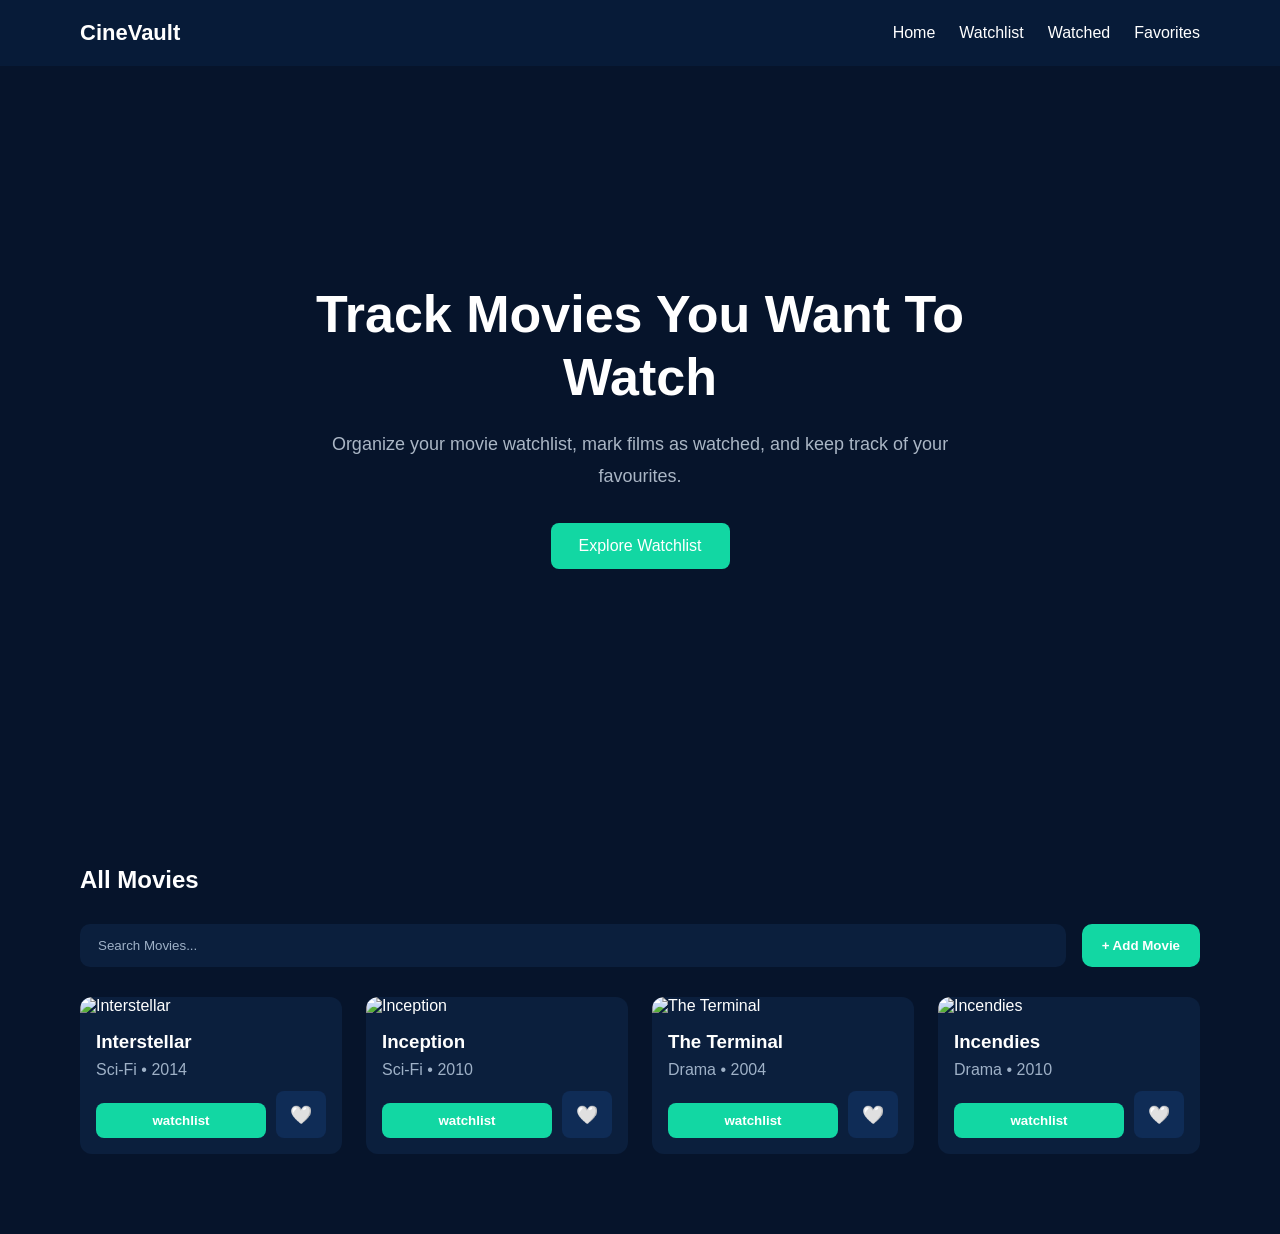
==== index.html @ 79bf52be "Initial CineVault project" ====
<!DOCTYPE html>
<html lang="en">
<head>
    <meta charset="UTF-8">
    <meta name="viewport" content="width=device-width, initial-scale=1.0">
    <title>CineVault</title>

    <link rel="stylesheet" href="css/style.css">
</head>
<body>

    <!-- Navbar -->
    <nav class="navbar">

        <div class="logo">
            CineVault
        </div>

        <ul class="nav-links">

            <li>
                <a href="index.html" id="homeLink">
                    Home
                </a>
            </li>

            <li>
                <a href="watchlist.html" id="watchlistLink">
                    Watchlist
                </a>
            </li>

            <li>
                <a href="watched.html" id="watchedLink">
                    Watched
                </a>
            </li>

            <li>
                <a href="favourites.html" id="favoriteLink">
                    Favorites
                </a>
            </li>

        </ul>

    </nav>

    <!-- Hero Section -->
    <section class="hero">

        <div class="hero-content">

            <h1>
                Track Movies You Want To Watch
            </h1>

            <p>
                Organize your movie watchlist,
                mark films as watched,
                and keep track of your favourites.
            </p>

            <button class="hero-btn">
                Explore Watchlist
            </button>

        </div>

    </section>

    <!-- Movies Section -->
    <section class="movies">

        <h2>All Movies</h2>

        <!-- Toolbar -->
        <div class="movie-toolbar">

            <input
                type="text"
                id="searchInput"
                class="search-input"
                placeholder="Search Movies..."
            >

            <button
                id="openModal"
                class="add-btn"
            >
                + Add Movie
            </button>

        </div>

        <!-- Movie Grid -->
        <div class="movie-grid"></div>

    </section>

    <!-- Modal -->
    <div id="movieModal" class="modal">

        <div class="modal-content">

            <div class="modal-header">

                <h2>Add Movie</h2>

                <button
                    id="closeModal"
                    class="close-btn"
                >
                    ×
                </button>

            </div>

            <input
                type="text"
                class="modal-search"
                placeholder="Search movie..."
            >

            <div class="search-results">

                <div class="result-item">
                    Interstellar
                </div>

                <div class="result-item">
                    Inception
                </div>

                <div class="result-item">
                    Oppenheimer
                </div>

                <div class="result-item">
                    The Dark Knight
                </div>

            </div>

        </div>

    </div>

    <script src="js/app.js"></script>

</body>
</html>
---- css/style.css ----
*{
    margin:0;
    padding:0;
    box-sizing:border-box;
}

body{
    font-family:Arial, Helvetica, sans-serif;
    background:#06142B;
    color:white;
}

/* =======================
   NAVBAR
======================= */

.navbar{
    display:flex;
    justify-content:space-between;
    align-items:center;

    padding:20px 80px;

    background:#071B38;
}

.logo{
    font-size:22px;
    font-weight:700;
}

.nav-links{
    display:flex;
    gap:24px;
    list-style:none;
}

.nav-links a{
    color:white;
    text-decoration:none;
    transition:.3s;
}

.nav-links a:hover{
    color:#12d7a3;
}

/* =======================
   HERO
======================= */

.hero{
    height:80vh;

    display:flex;
    justify-content:center;
    align-items:center;

    text-align:center;

    padding:0 20px;
}

.hero-content{
    max-width:700px;
}

.hero h1{
    font-size:52px;
    line-height:1.2;

    margin-bottom:20px;
}

.hero p{
    color:#aab6c5;

    font-size:18px;

    line-height:1.8;

    margin-bottom:30px;
}

.hero-btn{
    background:#12d7a3;

    color:white;

    border:none;

    padding:14px 28px;

    border-radius:8px;

    cursor:pointer;

    font-size:16px;

    transition:.3s;
}

.hero-btn:hover{
    transform:translateY(-3px);
}

/* =======================
   MOVIES SECTION
======================= */

.movies{
    padding:80px;
}

.movies h2{
    margin-bottom:30px;
}

/* =======================
   TOOLBAR
======================= */

.movie-toolbar{
    display:flex;
    justify-content:space-between;
    align-items:center;

    gap:16px;

    flex-wrap:wrap;

    margin-bottom:30px;
}

.search-input{
    flex:1;

    min-width:250px;

    background:#0B1F3D;

    color:white;

    border:none;

    outline:none;

    padding:14px 18px;

    border-radius:10px;
}

.search-input::placeholder{
    color:#9fb1c7;
}

.filters{
    display:flex;
    gap:12px;
}

.filters select{
    background:#0B1F3D;

    color:white;

    border:none;

    padding:14px;

    border-radius:10px;

    cursor:pointer;
}

.add-btn{
    background:#12d7a3;

    color:white;

    border:none;

    padding:14px 20px;

    border-radius:10px;

    cursor:pointer;

    font-weight:600;

    transition:.3s;
}

.add-btn:hover{
    transform:translateY(-3px);
}

/* =======================
   MOVIE GRID
======================= */

.movie-grid{
    display:grid;

    grid-template-columns:
    repeat(auto-fit,minmax(220px,1fr));

    gap:24px;
}

.movie-card{
    background:#0B1F3D;

    border-radius:12px;

    overflow:hidden;

    cursor:pointer;

    transition:.3s;
}

.movie-card:hover{
    transform:translateY(-6px);
}

.movie-card img{
    width:100%;

    height:320px;

    object-fit:cover;
}

.movie-info{
    padding:16px;
}

.movie-info h3{
    margin-bottom:8px;
}

.movie-info p{
    color:#9fb1c7;
}

/* =======================
   MODAL
======================= */

.modal{
    display:none;

    position:fixed;

    top:0;
    left:0;

    width:100%;
    height:100%;

    background:rgba(0,0,0,.75);

    justify-content:center;
    align-items:center;

    z-index:1000;
}

.modal.active{
    display:flex;
}

.modal-content{
    width:500px;

    max-width:90%;

    background:#0B1F3D;

    border-radius:14px;

    padding:24px;
}

.modal-header{
    display:flex;
    justify-content:space-between;
    align-items:center;

    margin-bottom:20px;
}

.close-btn{
    background:none;

    border:none;

    color:white;

    font-size:28px;

    cursor:pointer;
}

.modal-search{
    width:100%;

    background:#06142B;

    color:white;

    border:none;

    outline:none;

    padding:14px;

    border-radius:10px;

    margin-bottom:20px;
}

.modal-search::placeholder{
    color:#9fb1c7;
}

.search-results{
    display:flex;
    flex-direction:column;

    gap:10px;
}

.result-item{
    background:#06142B;

    padding:14px;

    border-radius:10px;

    cursor:pointer;

    transition:.3s;
}

.result-item:hover{
    background:#0f2c56;
}

/* =======================
   RESPONSIVE
======================= */

@media(max-width:768px){

    .navbar{
        flex-direction:column;

        gap:16px;

        padding:20px;
    }

    .hero h1{
        font-size:36px;
    }

    .movies{
        padding:40px 20px;
    }

    .movie-toolbar{
        flex-direction:column;
        align-items:stretch;
    }

    .filters{
        flex-direction:column;
    }

}

.status-btn{
    width:100%;
    margin-top:12px;

    border:none;
    border-radius:8px;

    padding:10px;

    cursor:pointer;

    background:#12d7a3;

    color:white;

    font-weight:600;

    transition:0.3s;
}

.status-btn:hover{
    opacity:0.9;
}

.movie-actions{
    display:flex;
    gap:10px;
    margin-top:12px;
}

.status-btn{
    flex:1;

    border:none;
    border-radius:8px;

    padding:10px;

    cursor:pointer;

    background:#12d7a3;
    color:white;

    font-weight:600;
}

.favorite-btn{
    width:50px;

    border:none;

    border-radius:8px;

    cursor:pointer;

    font-size:18px;

    background:#0f2c56;
}
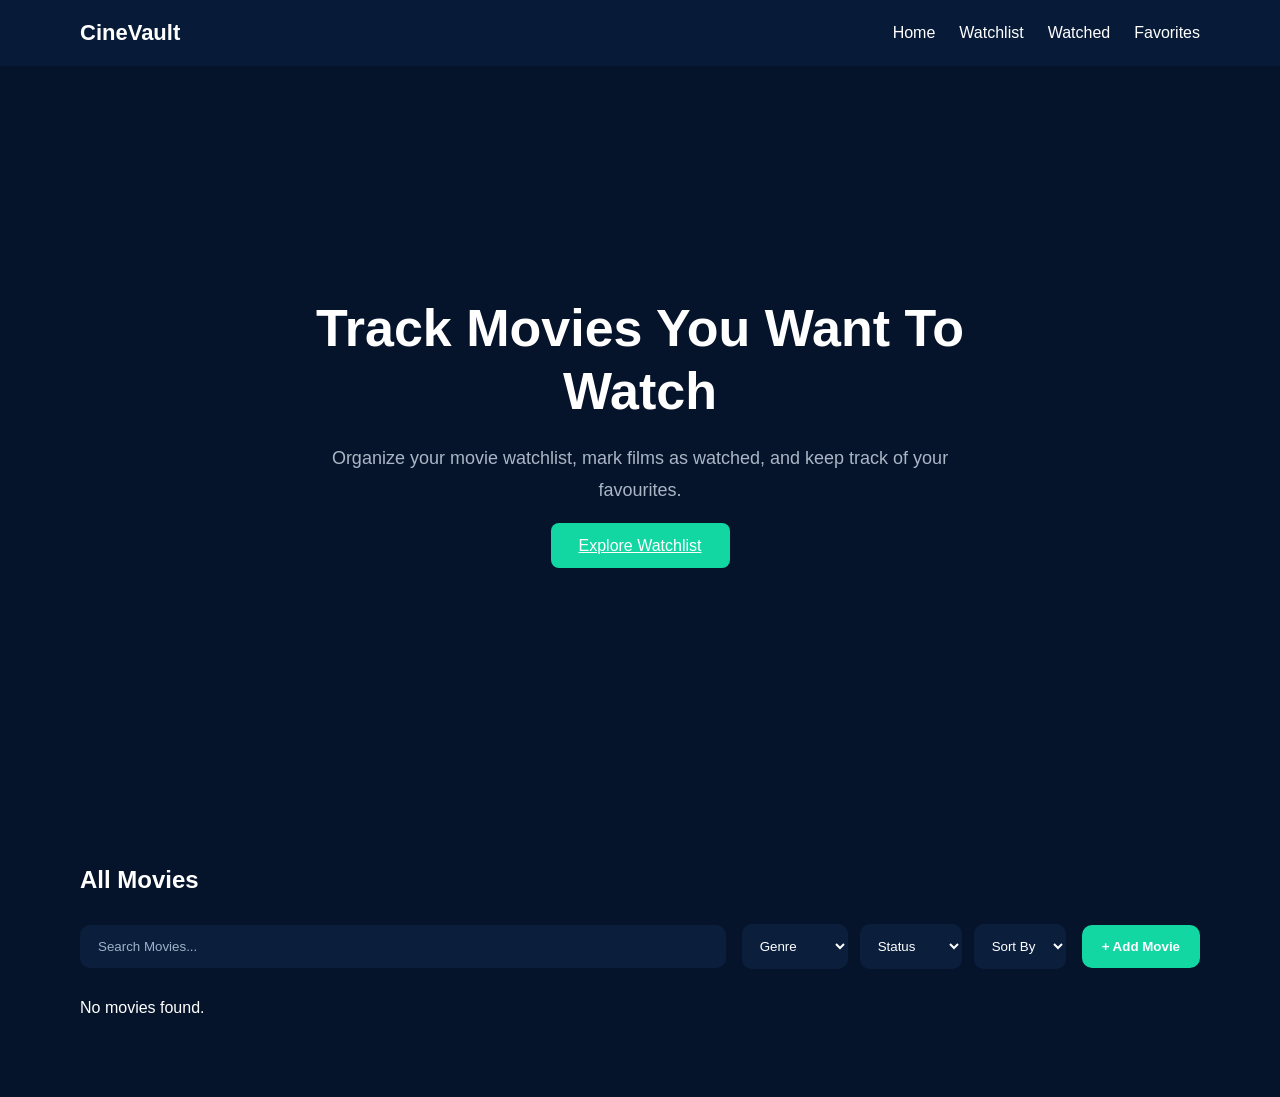
==== commit 0ca30db5: "revisian dikit aja" ====
--- a/index.html
+++ b/index.html
@@ -19,25 +19,25 @@
         <ul class="nav-links">
 
             <li>
-                <a href="index.html" id="homeLink">
+                <a href="index.html">
                     Home
                 </a>
             </li>
 
             <li>
-                <a href="watchlist.html" id="watchlistLink">
+                <a href="watchlist.html">
                     Watchlist
                 </a>
             </li>
 
             <li>
-                <a href="watched.html" id="watchedLink">
+                <a href="watched.html">
                     Watched
                 </a>
             </li>
 
             <li>
-                <a href="favourites.html" id="favoriteLink">
+                <a href="favourites.html">
                     Favorites
                 </a>
             </li>
@@ -61,22 +61,26 @@
                 and keep track of your favourites.
             </p>
 
-            <button class="hero-btn">
+            <a href="#movies-section" class="hero-btn">
                 Explore Watchlist
-            </button>
+            </a>
 
         </div>
 
     </section>
 
     <!-- Movies Section -->
-    <section class="movies">
+    <section
+        id="movies-section"
+        class="movies"
+    >
 
         <h2>All Movies</h2>
 
         <!-- Toolbar -->
         <div class="movie-toolbar">
 
+            <!-- Search -->
             <input
                 type="text"
                 id="searchInput"
@@ -84,6 +88,46 @@
                 placeholder="Search Movies..."
             >
 
+            <!-- Filters -->
+            <div class="filters">
+
+                <select id="genreFilter">
+
+                    <option>Genre</option>
+
+                    <option>All</option>
+                    <option>Action</option>
+                    <option>Drama</option>
+                    <option>Comedy</option>
+                    <option>Sci-Fi</option>
+                    <option>Thriller</option>
+                    <option>Romance</option>
+                    <option>Horror</option>
+
+                </select>
+
+                <select id="statusFilter">
+
+                    <option>Status</option>
+
+                    <option>All</option>
+                    <option>Watchlist</option>
+                    <option>Watched</option>
+
+                </select>
+
+                <select id="sortFilter">
+
+                    <option>Sort By</option>
+
+                    <option>Title</option>
+                    <option>Year</option>
+
+                </select>
+
+            </div>
+
+            <!-- Add Movie -->
             <button
                 id="openModal"
                 class="add-btn"
@@ -99,7 +143,10 @@
     </section>
 
     <!-- Modal -->
-    <div id="movieModal" class="modal">
+    <div
+        id="movieModal"
+        class="modal"
+    >
 
         <div class="modal-content">
 
--- a/css/style.css
+++ b/css/style.css
@@ -1,3 +1,7 @@
+html{
+    scroll-behavior:smooth;
+}
+
 *{
     margin:0;
     padding:0;
@@ -203,12 +207,16 @@
     display:grid;
 
     grid-template-columns:
-    repeat(auto-fit,minmax(220px,1fr));
+    repeat(auto-fill, 220px);
 
     gap:24px;
+
+    justify-content:flex-start;
 }
 
 .movie-card{
+    width:220px;
+
     background:#0B1F3D;
 
     border-radius:12px;
@@ -218,6 +226,15 @@
     cursor:pointer;
 
     transition:.3s;
+}
+
+.movie-card img{
+    width:100%;
+    height:330px;
+
+    object-fit:cover;
+
+    display:block;
 }
 
 .movie-card:hover{
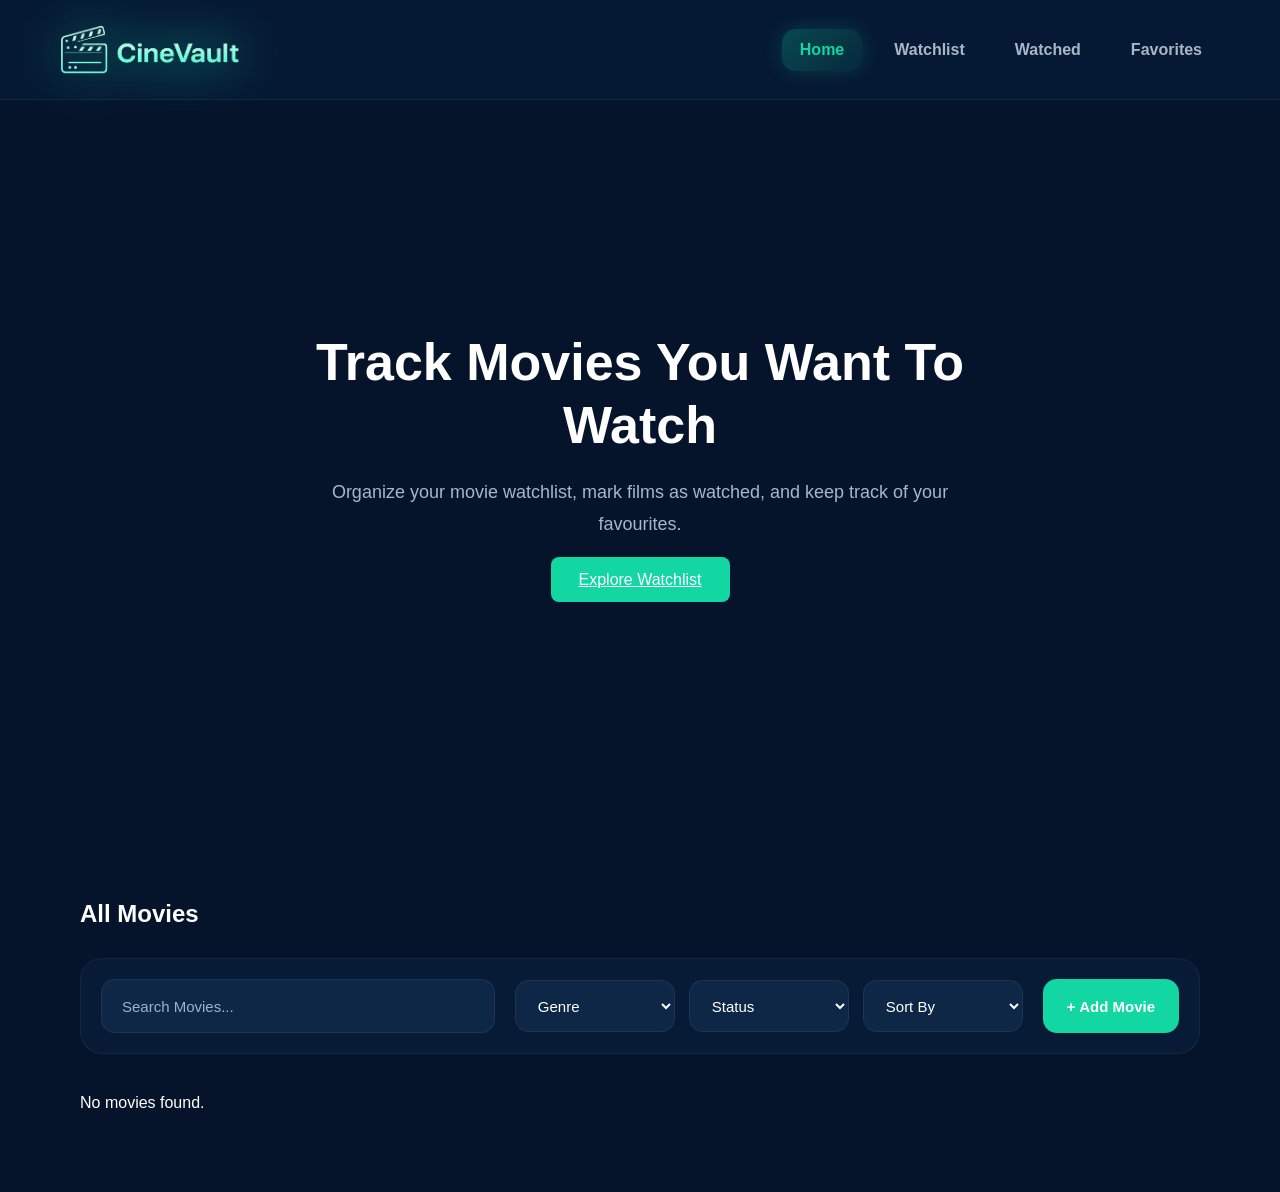
==== commit 295ba257: "menu filters, navbar dan menu add movie" ====
--- a/index.html
+++ b/index.html
@@ -13,7 +13,11 @@
     <nav class="navbar">
 
         <div class="logo">
-            CineVault
+            <img
+                src="assets/logo.png"
+                alt="CineVault Logo"
+                class="logo-img"
+            >
         </div>
 
         <ul class="nav-links">
@@ -93,35 +97,69 @@
 
                 <select id="genreFilter">
 
-                    <option>Genre</option>
-
-                    <option>All</option>
-                    <option>Action</option>
-                    <option>Drama</option>
-                    <option>Comedy</option>
-                    <option>Sci-Fi</option>
-                    <option>Thriller</option>
-                    <option>Romance</option>
-                    <option>Horror</option>
+                    <option value="">
+                        Genre
+                    </option>
+
+                    <option value="Action">
+                        Action
+                    </option>
+
+                    <option value="Drama">
+                        Drama
+                    </option>
+
+                    <option value="Comedy">
+                        Comedy
+                    </option>
+
+                    <option value="Sci-Fi">
+                        Sci-Fi
+                    </option>
+
+                    <option value="Thriller">
+                        Thriller
+                    </option>
+
+                    <option value="Romance">
+                        Romance
+                    </option>
+
+                    <option value="Horror">
+                        Horror
+                    </option>
 
                 </select>
 
                 <select id="statusFilter">
 
-                    <option>Status</option>
-
-                    <option>All</option>
-                    <option>Watchlist</option>
-                    <option>Watched</option>
+                    <option value="">
+                        Status
+                    </option>
+
+                    <option value="watchlist">
+                        Watchlist
+                    </option>
+
+                    <option value="watched">
+                        Watched
+                    </option>
 
                 </select>
 
                 <select id="sortFilter">
 
-                    <option>Sort By</option>
-
-                    <option>Title</option>
-                    <option>Year</option>
+                    <option value="">
+                        Sort By
+                    </option>
+
+                    <option value="title">
+                        Title
+                    </option>
+
+                    <option value="year">
+                        Year
+                    </option>
 
                 </select>
 
@@ -165,29 +203,15 @@
 
             <input
                 type="text"
+                id="modalSearchInput"
                 class="modal-search"
                 placeholder="Search movie..."
             >
 
-            <div class="search-results">
-
-                <div class="result-item">
-                    Interstellar
-                </div>
-
-                <div class="result-item">
-                    Inception
-                </div>
-
-                <div class="result-item">
-                    Oppenheimer
-                </div>
-
-                <div class="result-item">
-                    The Dark Knight
-                </div>
-
-            </div>
+            <div
+                id="searchResults"
+                class="search-results"
+            ></div>
 
         </div>
 
--- a/css/style.css
+++ b/css/style.css
@@ -19,34 +19,117 @@
 ======================= */
 
 .navbar{
-    display:flex;
+
+    position:sticky;
+
+    top:0;
+
+    z-index:1000;
+
+    display:flex;
+
     justify-content:space-between;
-    align-items:center;
-
-    padding:20px 80px;
-
-    background:#071B38;
-}
+
+    align-items:center;
+
+    padding:24px 60px;
+
+    min-height:100px;
+
+    background:
+    rgba(7, 27, 56, 0.82);
+
+    backdrop-filter:blur(14px);
+
+    border-bottom:
+    1px solid rgba(255,255,255,0.05);
+}
+
+/* LOGO */
 
 .logo{
-    font-size:22px;
-    font-weight:700;
-}
+
+    display:flex;
+
+    align-items:center;
+
+    gap:24px;
+
+    font-size:36px;
+
+    font-weight:800;
+
+    letter-spacing:-1px;
+
+    color:white;
+}
+
+/* NAV LINKS */
 
 .nav-links{
-    display:flex;
-    gap:24px;
+
+    display:flex;
+
+    align-items:center;
+
+    gap:14px;
+
     list-style:none;
 }
 
+.nav-links li{
+
+    display:flex;
+}
+
 .nav-links a{
-    color:white;
+
+    display:flex;
+
+    align-items:center;
+
+    gap:10px;
+
+    padding:12px 18px;
+
+    border-radius:14px;
+
     text-decoration:none;
-    transition:.3s;
-}
+
+    color:#aab6c5;
+
+    font-weight:600;
+
+    transition:.3s ease;
+}
+
+/* HOVER */
 
 .nav-links a:hover{
+
+    background:
+    rgba(18,215,163,0.12);
+
+    color:white;
+
+    transform:translateY(-2px);
+}
+
+/* ACTIVE */
+
+.nav-links a.active{
+
+    background:
+    linear-gradient(
+        135deg,
+        rgba(18,215,163,0.25),
+        rgba(18,215,163,0.08)
+    );
+
     color:#12d7a3;
+
+    box-shadow:
+    0 0 20px rgba(18,215,163,0.18);
 }
 
 /* =======================
@@ -125,74 +208,155 @@
 ======================= */
 
 .movie-toolbar{
-    display:flex;
+
+    display:flex;
+
+    align-items:center;
+
     justify-content:space-between;
-    align-items:center;
-
-    gap:16px;
+
+    gap:20px;
 
     flex-wrap:wrap;
 
-    margin-bottom:30px;
+    margin-bottom:40px;
+
+    padding:20px;
+
+    background:#081B36;
+
+    border:
+    1px solid rgba(255,255,255,0.05);
+
+    border-radius:22px;
 }
 
 .search-input{
+
     flex:1;
 
-    min-width:250px;
-
-    background:#0B1F3D;
-
-    color:white;
-
-    border:none;
+    min-width:280px;
+
+    height:54px;
+
+    background:#0F2747;
+
+    color:white;
+
+    border:
+    1px solid rgba(255,255,255,0.06);
 
     outline:none;
 
-    padding:14px 18px;
-
-    border-radius:10px;
+    padding:0 20px;
+
+    border-radius:14px;
+
+    font-size:15px;
+
+    transition:.3s ease;
+}
+
+.search-input:focus{
+
+    border-color:#12d7a3;
+
+    box-shadow:
+    0 0 12px rgba(18,215,163,0.15);
 }
 
 .search-input::placeholder{
     color:#9fb1c7;
 }
 
+/* FILTERS */
+
 .filters{
-    display:flex;
-    gap:12px;
+
+    display:flex;
+
+    align-items:center;
+
+    gap:14px;
+
+    flex-wrap:wrap;
 }
 
 .filters select{
-    background:#0B1F3D;
+
+    min-width:160px;
+
+    height:52px;
+
+    padding:0 18px;
+
+    background:#0F2747;
+
+    color:white;
+
+    border:
+    1px solid rgba(255,255,255,0.06);
+
+    border-radius:14px;
+
+    outline:none;
+
+    cursor:pointer;
+
+    font-size:15px;
+
+    font-weight:500;
+
+    transition:.3s ease;
+}
+
+/* HOVER */
+
+.filters select:hover{
+
+    border-color:
+    rgba(18,215,163,0.5);
+}
+
+/* FOCUS */
+
+.filters select:focus{
+
+    border-color:#12d7a3;
+
+    box-shadow:
+    0 0 12px rgba(18,215,163,0.2);
+}
+
+.add-btn{
+
+    height:54px;
+
+    padding:0 24px;
+
+    background:#12d7a3;
 
     color:white;
 
     border:none;
 
-    padding:14px;
-
-    border-radius:10px;
-
-    cursor:pointer;
-}
-
-.add-btn{
-    background:#12d7a3;
-
-    color:white;
-
-    border:none;
-
-    padding:14px 20px;
-
-    border-radius:10px;
-
-    cursor:pointer;
-
-    font-weight:600;
-
-    transition:.3s;
+    border-radius:14px;
+
+    cursor:pointer;
+
+    font-weight:700;
+
+    font-size:15px;
+
+    transition:.3s ease;
+}
+
+.add-btn:hover{
+
+    transform:translateY(-2px);
+
+    box-shadow:
+    0 0 18px rgba(18,215,163,0.35);
 }
 
 .add-btn:hover{
@@ -456,4 +620,104 @@
     font-size:18px;
 
     background:#0f2c56;
+}
+
+/* =======================
+   SEARCH CARD
+======================= */
+
+.search-card{
+
+    display:flex;
+
+    gap:16px;
+
+    background:#06142B;
+
+    padding:16px;
+
+    border-radius:14px;
+
+    align-items:flex-start;
+
+    margin-top:16px;
+}
+
+.search-card img{
+
+    width:100px;
+
+    height:150px;
+
+    object-fit:cover;
+
+    border-radius:10px;
+}
+
+.search-card-info{
+
+    flex:1;
+}
+
+.search-card-info h3{
+
+    margin-bottom:8px;
+
+    font-size:20px;
+}
+
+.search-card-info p{
+
+    color:#9fb1c7;
+
+    margin-bottom:8px;
+
+    font-size:14px;
+
+    line-height:1.5;
+}
+
+.search-card-info .add-btn{
+
+    margin-top:12px;
+}
+
+/* EMPTY RESULT */
+
+.empty-result{
+
+    color:#9fb1c7;
+
+    text-align:center;
+
+    padding:20px;
+}
+
+/* =======================
+   ACTIVE NAVBAR
+======================= */
+
+.nav-links a.active{
+
+    color:#12d7a3;
+
+    font-weight:700;
+}
+
+/* LOGO IMAGE */
+
+.logo-img{
+
+    width:180px;
+
+    height:auto;
+
+    object-fit:contain;
+
+    display:block;
+
+    filter:
+    drop-shadow(
+        0 0 24px rgba(18,215,163,1)
+    );
 }
